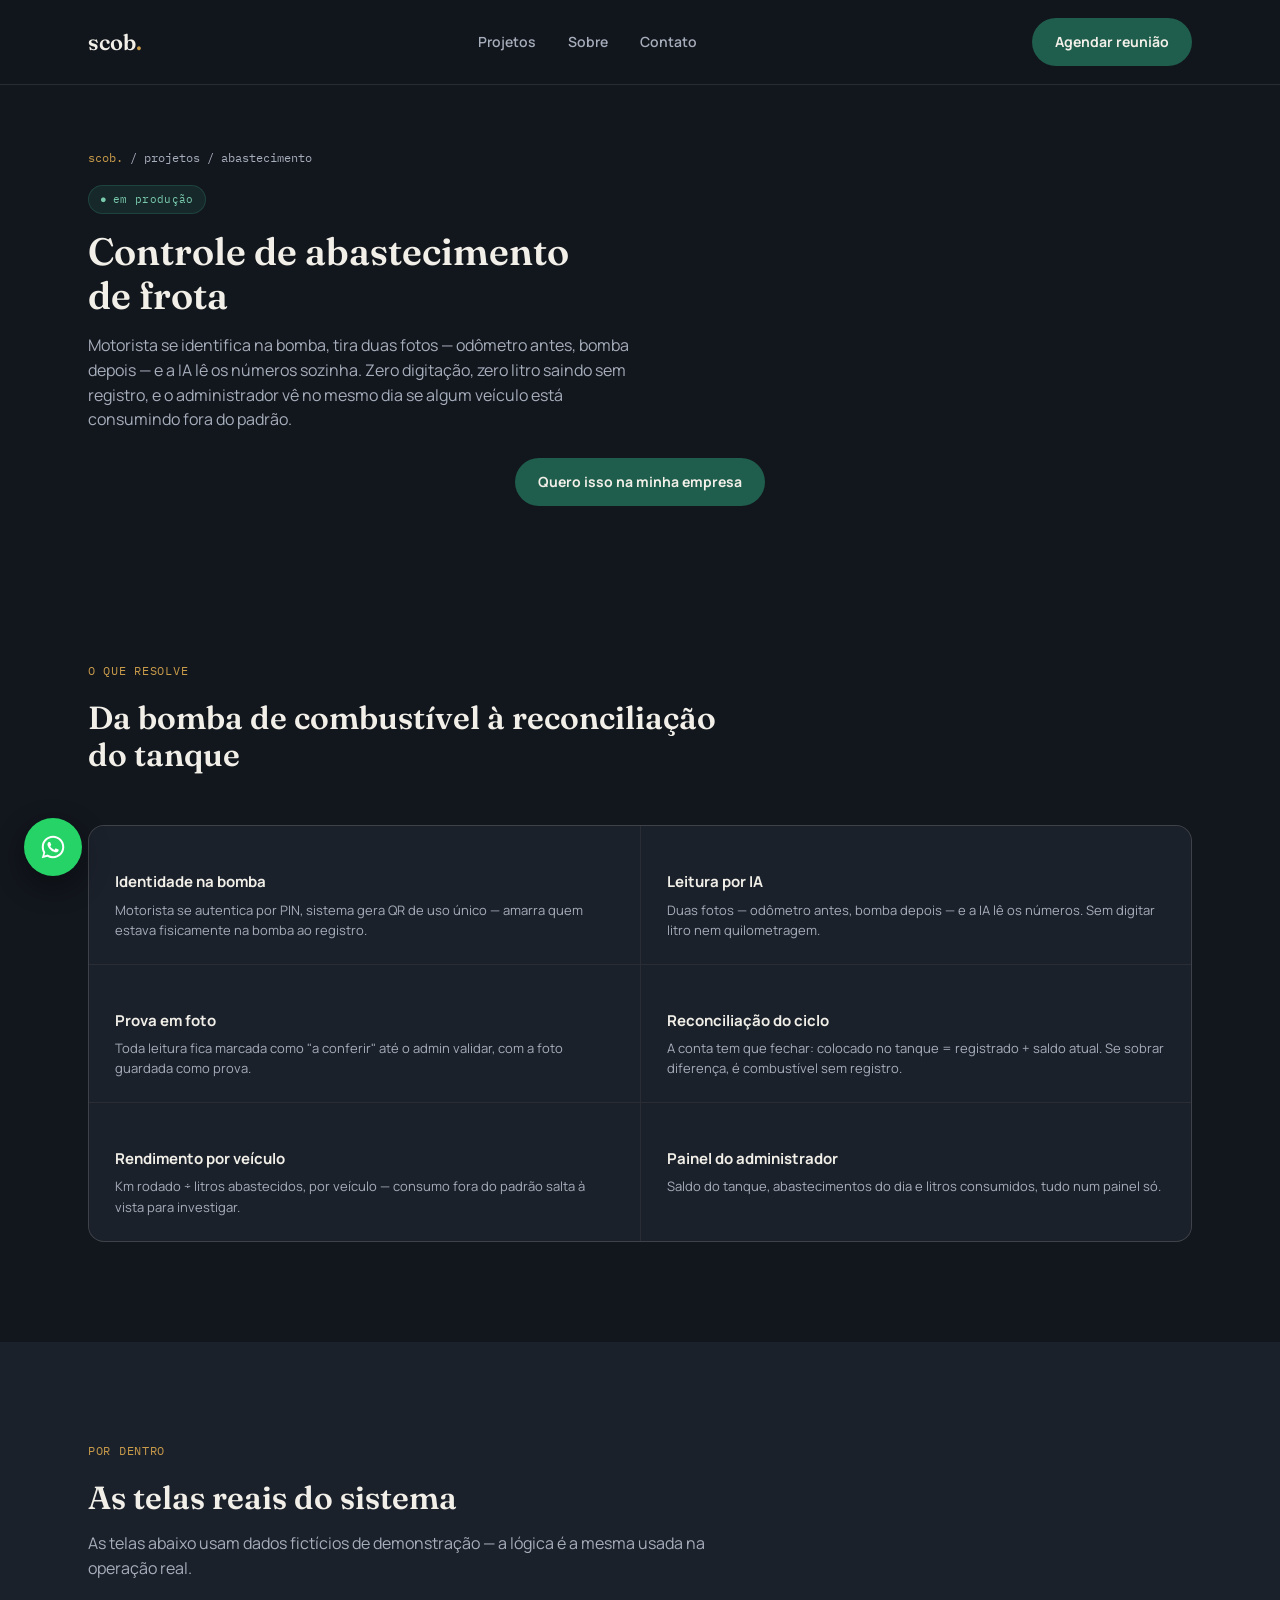
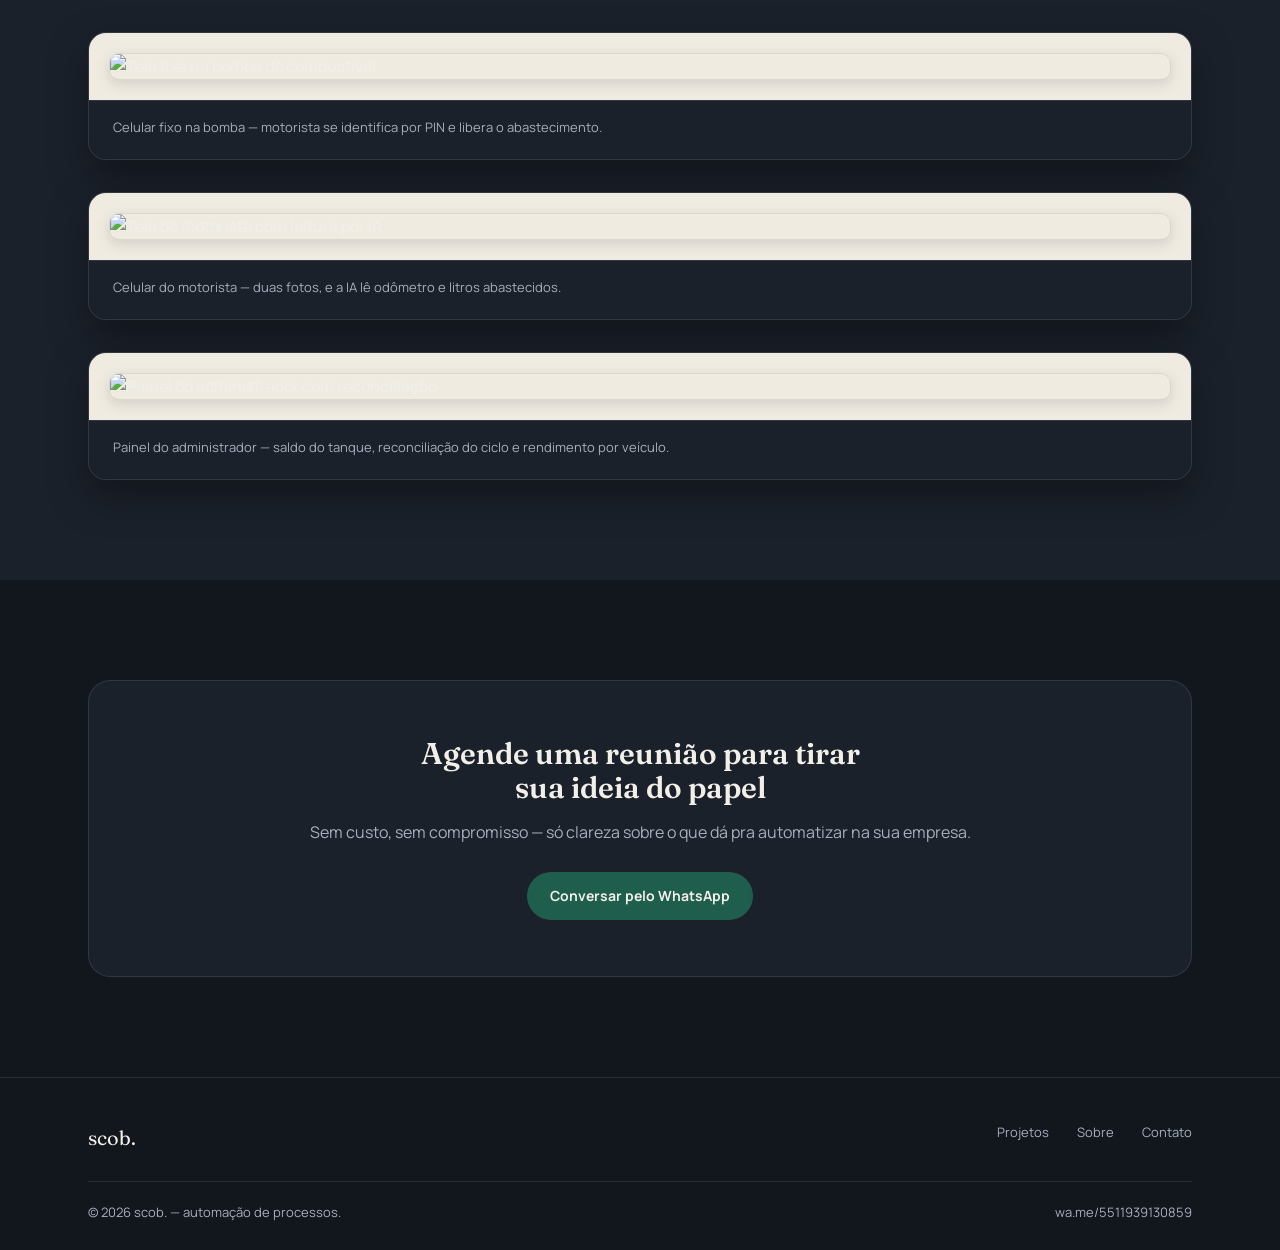
==== projetos/abastecimento.html @ 4374dba7 "Add files via upload" ====
<!DOCTYPE html>
<html lang="pt-BR">
<head>
<meta charset="UTF-8" />
<meta name="viewport" content="width=device-width, initial-scale=1.0" />
<title>Controle de Abastecimento — scob.</title>
<meta name="description" content="Motorista tira duas fotos, a IA lê os números. Zero digitação, zero litro sem registro. Veja como o sistema de controle de abastecimento funciona por dentro." />
<link rel="preconnect" href="https://fonts.googleapis.com">
<link rel="preconnect" href="https://fonts.gstatic.com" crossorigin>
<link href="https://fonts.googleapis.com/css2?family=Fraunces:opsz,wght@9..144,500;9..144,600;9..144,700&family=Manrope:wght@400;500;600;700;800&family=IBM+Plex+Mono:wght@400;500&display=swap" rel="stylesheet">
<link rel="stylesheet" href="../styles.css">
</head>
<body>

<header>
  <div class="nav">
    <a class="logo" href="../index.html">scob<span>.</span></a>
    <nav class="links">
      <a href="../index.html#projetos">Projetos</a>
      <a href="../index.html#sobre">Sobre</a>
      <a href="../index.html#contato">Contato</a>
    </nav>
    <a class="btn btn-pine" href="https://wa.me/5511939130859?text=Quero%20saber%20mais%20sobre%20controle%20de%20abastecimento" target="_blank" rel="noopener">Agendar reunião</a>
  </div>
</header>

<section class="proj-hero">
  <div class="wrap">
    <div class="breadcrumb"><a href="../index.html">scob.</a> / projetos / abastecimento</div>
    <span class="tag tag-live"><span class="mono">●</span> em produção</span>
    <h1 style="margin-top:16px;">Controle de abastecimento de frota</h1>
    <p class="lead">Motorista se identifica na bomba, tira duas fotos — odômetro antes, bomba depois — e a IA lê os números sozinha. Zero digitação, zero litro saindo sem registro, e o administrador vê no mesmo dia se algum veículo está consumindo fora do padrão.</p>
    <div class="hero-cta">
      <a class="btn btn-pine" href="https://wa.me/5511939130859?text=Quero%20saber%20mais%20sobre%20controle%20de%20abastecimento" target="_blank" rel="noopener">Quero isso na minha empresa</a>
    </div>
  </div>
</section>

<section>
  <div class="wrap">
    <div class="section-head reveal">
      <div class="eyebrow">O que resolve</div>
      <h2>Da bomba de combustível à reconciliação do tanque</h2>
    </div>
    <div class="feat-list reveal">
      <div class="feat-item">
        <h4>Identidade na bomba</h4>
        <p>Motorista se autentica por PIN, sistema gera QR de uso único — amarra quem estava fisicamente na bomba ao registro.</p>
      </div>
      <div class="feat-item">
        <h4>Leitura por IA</h4>
        <p>Duas fotos — odômetro antes, bomba depois — e a IA lê os números. Sem digitar litro nem quilometragem.</p>
      </div>
      <div class="feat-item">
        <h4>Prova em foto</h4>
        <p>Toda leitura fica marcada como "a conferir" até o admin validar, com a foto guardada como prova.</p>
      </div>
      <div class="feat-item">
        <h4>Reconciliação do ciclo</h4>
        <p>A conta tem que fechar: colocado no tanque = registrado + saldo atual. Se sobrar diferença, é combustível sem registro.</p>
      </div>
      <div class="feat-item">
        <h4>Rendimento por veículo</h4>
        <p>Km rodado ÷ litros abastecidos, por veículo — consumo fora do padrão salta à vista para investigar.</p>
      </div>
      <div class="feat-item">
        <h4>Painel do administrador</h4>
        <p>Saldo do tanque, abastecimentos do dia e litros consumidos, tudo num painel só.</p>
      </div>
    </div>
  </div>
</section>

<section style="background:var(--ink-soft);">
  <div class="wrap">
    <div class="section-head reveal oninkg">
      <div class="eyebrow">Por dentro</div>
      <h2>As telas reais do sistema</h2>
      <p>As telas abaixo usam dados fictícios de demonstração — a lógica é a mesma usada na operação real.</p>
    </div>
    <div class="gallery reveal">
      <div class="gallery-item">
        <div class="img-frame"><img src="../assets/abastecimento/05-abastecimento-bomba.png" alt="Tela fixa na bomba de combustível" /></div>
        <div class="gallery-caption">Celular fixo na bomba — motorista se identifica por PIN e libera o abastecimento.</div>
      </div>
      <div class="gallery-item">
        <div class="img-frame"><img src="../assets/abastecimento/06-abastecimento-motorista.png" alt="Tela do motorista com leitura por IA" /></div>
        <div class="gallery-caption">Celular do motorista — duas fotos, e a IA lê odômetro e litros abastecidos.</div>
      </div>
      <div class="gallery-item">
        <div class="img-frame"><img src="../assets/abastecimento/07-abastecimento-admin.png" alt="Painel do administrador com reconciliação" /></div>
        <div class="gallery-caption">Painel do administrador — saldo do tanque, reconciliação do ciclo e rendimento por veículo.</div>
      </div>
    </div>
  </div>
</section>

<section id="contato">
  <div class="wrap">
    <div class="cta-final reveal">
      <h2>Agende uma reunião para tirar sua ideia do papel</h2>
      <p>Sem custo, sem compromisso — só clareza sobre o que dá pra automatizar na sua empresa.</p>
      <div class="hero-cta">
        <a class="btn btn-pine" href="https://wa.me/5511939130859?text=Quero%20saber%20mais%20sobre%20controle%20de%20abastecimento" target="_blank" rel="noopener">Conversar pelo WhatsApp</a>
      </div>
    </div>
  </div>
</section>

<footer>
  <div class="wrap">
    <div class="footer-top">
      <a class="footer-logo" href="../index.html">scob.</a>
      <div style="display:flex;gap:28px;flex-wrap:wrap;">
        <a href="../index.html#projetos">Projetos</a>
        <a href="../index.html#sobre">Sobre</a>
        <a href="../index.html#contato">Contato</a>
      </div>
    </div>
    <div class="footer-bottom">
      <span>© <span id="year"></span> scob. — automação de processos.</span>
      <a href="https://wa.me/5511939130859" target="_blank" rel="noopener">wa.me/5511939130859</a>
    </div>
  </div>
</footer>

<script>
  document.getElementById('year').textContent = new Date().getFullYear();
  var reduced = window.matchMedia('(prefers-reduced-motion: reduce)').matches;
  var els = document.querySelectorAll('.reveal');
  if('IntersectionObserver' in window && !reduced){
    var io = new IntersectionObserver(function(entries){
      entries.forEach(function(e){ if(e.isIntersecting){ e.target.classList.add('in'); io.unobserve(e.target); } });
    }, { threshold: 0.12 });
    els.forEach(function(el){ io.observe(el); });
  } else {
    els.forEach(function(el){ el.classList.add('in'); });
  }
</script>

<a class="whatsapp-fab" href="https://wa.me/5511939130859?text=Quero%20falar%20sobre%20automa%C3%A7%C3%A3o" target="_blank" rel="noopener" aria-label="Falar no WhatsApp">
  <svg viewBox="0 0 32 32" xmlns="http://www.w3.org/2000/svg">
    <path fill="#FFFFFF" d="M16.02 4C9.39 4 4.02 9.37 4.02 16c0 2.25.62 4.36 1.7 6.17L4 28l5.98-1.67A11.9 11.9 0 0 0 16.02 28C22.65 28 28 22.63 28 16S22.65 4 16.02 4Zm0 21.8c-1.94 0-3.75-.57-5.27-1.55l-.38-.24-3.55.99.98-3.46-.25-.36A9.7 9.7 0 0 1 6.2 16c0-5.4 4.4-9.8 9.82-9.8 5.42 0 9.82 4.4 9.82 9.8 0 5.4-4.4 9.8-9.82 9.8Zm5.38-7.34c-.29-.15-1.74-.86-2.01-.96-.27-.1-.47-.15-.66.15-.2.29-.76.96-.93 1.16-.17.2-.34.22-.63.07-.29-.15-1.24-.46-2.36-1.46-.87-.78-1.46-1.74-1.63-2.03-.17-.29-.02-.45.13-.6.13-.13.29-.34.44-.51.15-.17.2-.29.29-.49.1-.2.05-.37-.02-.51-.07-.15-.66-1.6-.91-2.19-.24-.58-.48-.5-.66-.51h-.56c-.2 0-.51.07-.78.37-.27.29-1.02 1-1.02 2.44s1.05 2.83 1.19 3.03c.15.2 2.07 3.16 5.02 4.43.7.3 1.25.48 1.68.62.71.22 1.35.19 1.86.12.57-.08 1.74-.71 1.98-1.4.24-.68.24-1.27.17-1.4-.07-.12-.27-.2-.56-.35Z"/>
  </svg>
</a>

</body>
</html>
---- styles.css ----
:root{
  --ink:#12161D;
  --ink-soft:#1B212B;
  --ink-soft-2:#232A36;
  --paper:#FFFFFF;
  --paper-2:#F6F4EF;
  --paper-3:#EFEBE1;
  --pine:#1F5D4C;
  --pine-light:#2F7A64;
  --pine-pale:#E4EEE9;
  --gold:#C89B4A;
  --gold-pale:#F3E8D4;
  --slate:#5B6472;
  --line-dark:rgba(255,255,255,0.10);
  --line-light:rgba(18,22,29,0.09);
  --text-onink:#F1EFE8;
  --text-onink-soft:#A7AEBB;
}
*{box-sizing:border-box;}
html{scroll-behavior:smooth;}
body{
  margin:0;
  background:var(--ink);
  color:var(--text-onink);
  font-family:'Manrope',system-ui,sans-serif;
  line-height:1.55;
  -webkit-font-smoothing:antialiased;
}
h1,h2,h3{
  font-family:'Fraunces',serif;
  font-weight:600;
  line-height:1.14;
  margin:0;
  color:var(--text-onink);
}
.mono{font-family:'IBM Plex Mono',monospace;}
a{color:inherit;text-decoration:none;}
img{max-width:100%;display:block;}
.wrap{max-width:1160px;margin:0 auto;padding:0 28px;}
section{padding:100px 0;}
@media (max-width:720px){ section{padding:64px 0;} .wrap{padding:0 20px;} }

.tag{
  display:inline-flex;align-items:center;gap:6px;
  font-family:'IBM Plex Mono',monospace;
  font-size:11px;letter-spacing:.03em;
  padding:5px 11px;border-radius:999px;
  background:var(--ink-soft-2);color:var(--text-onink-soft);border:1px solid var(--line-dark);
}
.tag-live{background:rgba(47,122,100,0.18);color:#79C9AC;border-color:rgba(47,122,100,0.35);}

header{
  position:sticky;top:0;z-index:50;
  background:rgba(18,22,29,0.86);
  backdrop-filter:blur(8px);
  border-bottom:1px solid var(--line-dark);
}
.nav{display:flex;align-items:center;justify-content:space-between;padding:18px 28px;max-width:1160px;margin:0 auto;}
.logo{font-family:'Fraunces',serif;font-weight:600;font-size:22px;color:var(--text-onink);}
.logo span{color:var(--gold);}
nav.links{display:flex;gap:32px;font-size:14px;font-weight:600;}
nav.links a{color:var(--text-onink-soft);}
nav.links a:hover{color:var(--text-onink);}
@media (max-width:720px){ nav.links{display:none;} }
.btn{
  display:inline-flex;align-items:center;gap:8px;
  padding:12px 22px;border-radius:999px;
  font-size:14px;font-weight:700;
  border:1px solid transparent;
  cursor:pointer;
}
.btn-pine{background:var(--pine);color:var(--text-onink);}
.btn-pine:hover{background:var(--pine-light);}
.btn-ghost{background:transparent;border-color:var(--line-dark);color:var(--text-onink);}
.btn-ghost:hover{border-color:var(--text-onink);}
.btn-ghost-dark{background:transparent;border-color:var(--line-dark);color:var(--text-onink);}
.btn-ghost-dark:hover{border-color:var(--text-onink);}

/* HERO (home) */
.hero{padding:100px 0 76px;text-align:center;}
.eyebrow{
  font-family:'IBM Plex Mono',monospace;font-size:12px;letter-spacing:.06em;text-transform:uppercase;
  color:var(--gold);margin-bottom:20px;
}
.hero h1{font-size:46px;max-width:18ch;margin:0 auto;}
@media (max-width:600px){ .hero h1{font-size:32px;} }
.hero p.lead{margin:20px auto 0;font-size:17px;color:var(--text-onink-soft);max-width:56ch;}
.hero-cta{margin-top:32px;display:flex;gap:14px;flex-wrap:wrap;justify-content:center;}
.clichebar{display:flex;gap:10px;flex-wrap:wrap;justify-content:center;margin-top:36px;}
.clichebar span{
  font-family:'IBM Plex Mono',monospace;font-size:12px;color:var(--text-onink-soft);
  border:1px solid var(--line-dark);border-radius:999px;padding:6px 14px;
}

/* section head */
.section-head{max-width:640px;margin-bottom:52px;}
.section-head .eyebrow{color:var(--gold);}
.section-head h2{font-size:32px;}
.section-head p{margin-top:14px;font-size:16px;color:var(--text-onink-soft);}

/* DOR band */
.dor{background:var(--ink-soft);border-top:1px solid var(--line-dark);border-bottom:1px solid var(--line-dark);}
.dor-row{display:grid;grid-template-columns:repeat(4,1fr);gap:1px;background:var(--line-dark);}
@media (max-width:800px){ .dor-row{grid-template-columns:1fr 1fr;} }
@media (max-width:480px){ .dor-row{grid-template-columns:1fr;} }
.dor-item{background:var(--ink-soft);padding:26px 22px;font-size:14px;color:var(--text-onink-soft);}
.dor-item .mono{display:block;color:var(--gold);font-size:11px;margin-bottom:8px;}

/* PROJECT CATALOG cards — compact, clearly clickable */
.catalog-grid{display:grid;grid-template-columns:repeat(2,1fr);gap:20px;}
@media (max-width:760px){ .catalog-grid{grid-template-columns:1fr;} }
.proj-card{
  background:var(--ink-soft);border:1px solid var(--line-dark);border-radius:16px;overflow:hidden;
  display:flex;align-items:center;gap:0;
  transition:transform .18s ease, box-shadow .18s ease, border-color .18s ease;
  position:relative;
}
.proj-card:hover{
  transform:translateY(-2px);
  box-shadow:0 14px 32px rgba(0,0,0,0.35);
  border-color:var(--gold);
}
.proj-thumb{
  width:96px;height:96px;flex-shrink:0;background:var(--paper-3);
  border-radius:12px;overflow:hidden;margin:16px;
}
.proj-thumb img{width:100%;height:100%;object-fit:cover;object-position:top;}
.proj-body{padding:16px 44px 16px 4px;flex:1;min-width:0;}
.proj-body .cat{font-family:'IBM Plex Mono',monospace;font-size:10px;color:var(--gold);text-transform:uppercase;letter-spacing:.05em;}
.proj-body h3{font-size:17px;margin:4px 0 6px;}
.proj-body p{font-size:13px;color:var(--text-onink-soft);margin:0;line-height:1.4;}
.proj-card::after{
  content:"→";position:absolute;right:20px;top:50%;transform:translateY(-50%);
  font-family:'IBM Plex Mono',monospace;color:var(--line-dark);font-size:18px;transition:color .18s ease, transform .18s ease;
}
.proj-card:hover::after{color:var(--gold);transform:translateY(-50%) translateX(3px);}

@media (max-width:480px){
  .proj-card{flex-wrap:wrap;}
}

/* STATS band */
.stats{background:var(--ink-soft);border:1px solid var(--line-dark);border-radius:22px;padding:52px 44px;display:grid;grid-template-columns:repeat(3,1fr);gap:32px;}
@media (max-width:700px){ .stats{grid-template-columns:1fr;text-align:center;padding:36px 26px;} }
.stat .val{font-family:'Fraunces',serif;font-size:36px;color:var(--gold);}
.stat .label{margin-top:8px;font-size:13px;color:var(--text-onink-soft);}

/* FOUNDER */
.founder-card{
  display:flex;align-items:center;gap:24px;background:var(--ink-soft);border:1px solid var(--line-dark);
  border-radius:18px;padding:30px 34px;
}
@media (max-width:600px){ .founder-card{flex-direction:column;text-align:center;} }
.founder-avatar{
  width:72px;height:72px;border-radius:50%;background:var(--pine);color:var(--text-onink);
  display:flex;align-items:center;justify-content:center;font-family:'Fraunces',serif;font-size:26px;font-weight:600;
  flex-shrink:0;
}
.founder-info h3{font-size:18px;margin-bottom:4px;}
.founder-info .role{font-family:'IBM Plex Mono',monospace;font-size:12px;color:var(--gold);margin-bottom:10px;display:block;}
.founder-info p{font-size:14px;color:var(--text-onink-soft);margin:0;max-width:56ch;}

/* CTA final */
.cta-final{background:var(--ink-soft);border:1px solid var(--line-dark);border-radius:22px;padding:56px 44px;text-align:center;}
.cta-final h2{font-size:30px;max-width:24ch;margin:0 auto;}
.cta-final p{color:var(--text-onink-soft);margin-top:14px;}
.cta-final .hero-cta{margin-top:28px;}

footer{background:var(--ink);color:var(--text-onink-soft);padding:44px 0 28px;font-size:13px;border-top:1px solid var(--line-dark);}
.footer-top{display:flex;justify-content:space-between;flex-wrap:wrap;gap:24px;padding-bottom:28px;border-bottom:1px solid var(--line-dark);}
.footer-logo{font-family:'Fraunces',serif;font-size:20px;color:var(--text-onink);}
.footer-bottom{padding-top:20px;display:flex;justify-content:space-between;flex-wrap:wrap;gap:10px;}

/* PROJECT DETAIL PAGE */
.proj-hero{padding:64px 0 56px;}
.breadcrumb{font-family:'IBM Plex Mono',monospace;font-size:12px;color:var(--text-onink-soft);margin-bottom:18px;}
.breadcrumb a{color:var(--gold);}
.proj-hero h1{font-size:38px;max-width:20ch;}
@media (max-width:600px){ .proj-hero h1{font-size:28px;} }
.proj-hero p.lead{margin-top:16px;font-size:16px;color:var(--text-onink-soft);max-width:56ch;}
.proj-hero .hero-cta{margin-top:26px;}

.gallery{display:grid;grid-template-columns:1fr;gap:32px;}
.gallery-item{
  border-radius:18px;overflow:hidden;background:var(--ink-soft);
  box-shadow:0 16px 40px rgba(0,0,0,0.35);
  border:1px solid var(--line-dark);
}
.gallery-item .img-frame{padding:20px;background:var(--paper-3);}
.gallery-item .img-frame img{width:100%;display:block;border-radius:10px;border:1px solid var(--line-light);box-shadow:0 4px 14px rgba(0,0,0,0.12);}
.gallery-caption{padding:16px 24px 22px;font-size:13px;color:var(--text-onink-soft);border-top:1px solid var(--line-dark);background:var(--ink-soft);}

.feat-list{display:grid;grid-template-columns:repeat(2,1fr);gap:1px;background:var(--line-dark);border:1px solid var(--line-dark);border-radius:16px;overflow:hidden;}
@media (max-width:700px){ .feat-list{grid-template-columns:1fr;} }
.feat-item{background:var(--ink-soft);padding:24px 26px;}
.feat-item h4{font-size:15px;margin-bottom:6px;color:var(--text-onink);}
.feat-item p{font-size:13px;color:var(--text-onink-soft);margin:0;}

/* Floating WhatsApp button */
.whatsapp-fab{
  position:fixed;left:24px;bottom:24px;z-index:60;
  width:58px;height:58px;border-radius:50%;
  background:#25D366;display:flex;align-items:center;justify-content:center;
  box-shadow:0 10px 28px rgba(0,0,0,0.4);
  transition:transform .2s ease, box-shadow .2s ease;
}
.whatsapp-fab:hover{transform:scale(1.08);box-shadow:0 14px 34px rgba(0,0,0,0.5);}
.whatsapp-fab svg{width:30px;height:30px;}
@media (max-width:600px){ .whatsapp-fab{left:16px;bottom:16px;width:52px;height:52px;} .whatsapp-fab svg{width:27px;height:27px;} }

.reveal{opacity:0;transform:translateY(16px);transition:opacity .6s ease, transform .6s ease;}
.reveal.in{opacity:1;transform:none;}
@media (prefers-reduced-motion:reduce){
  html{scroll-behavior:auto;}
  .reveal{opacity:1;transform:none;transition:none;}
}
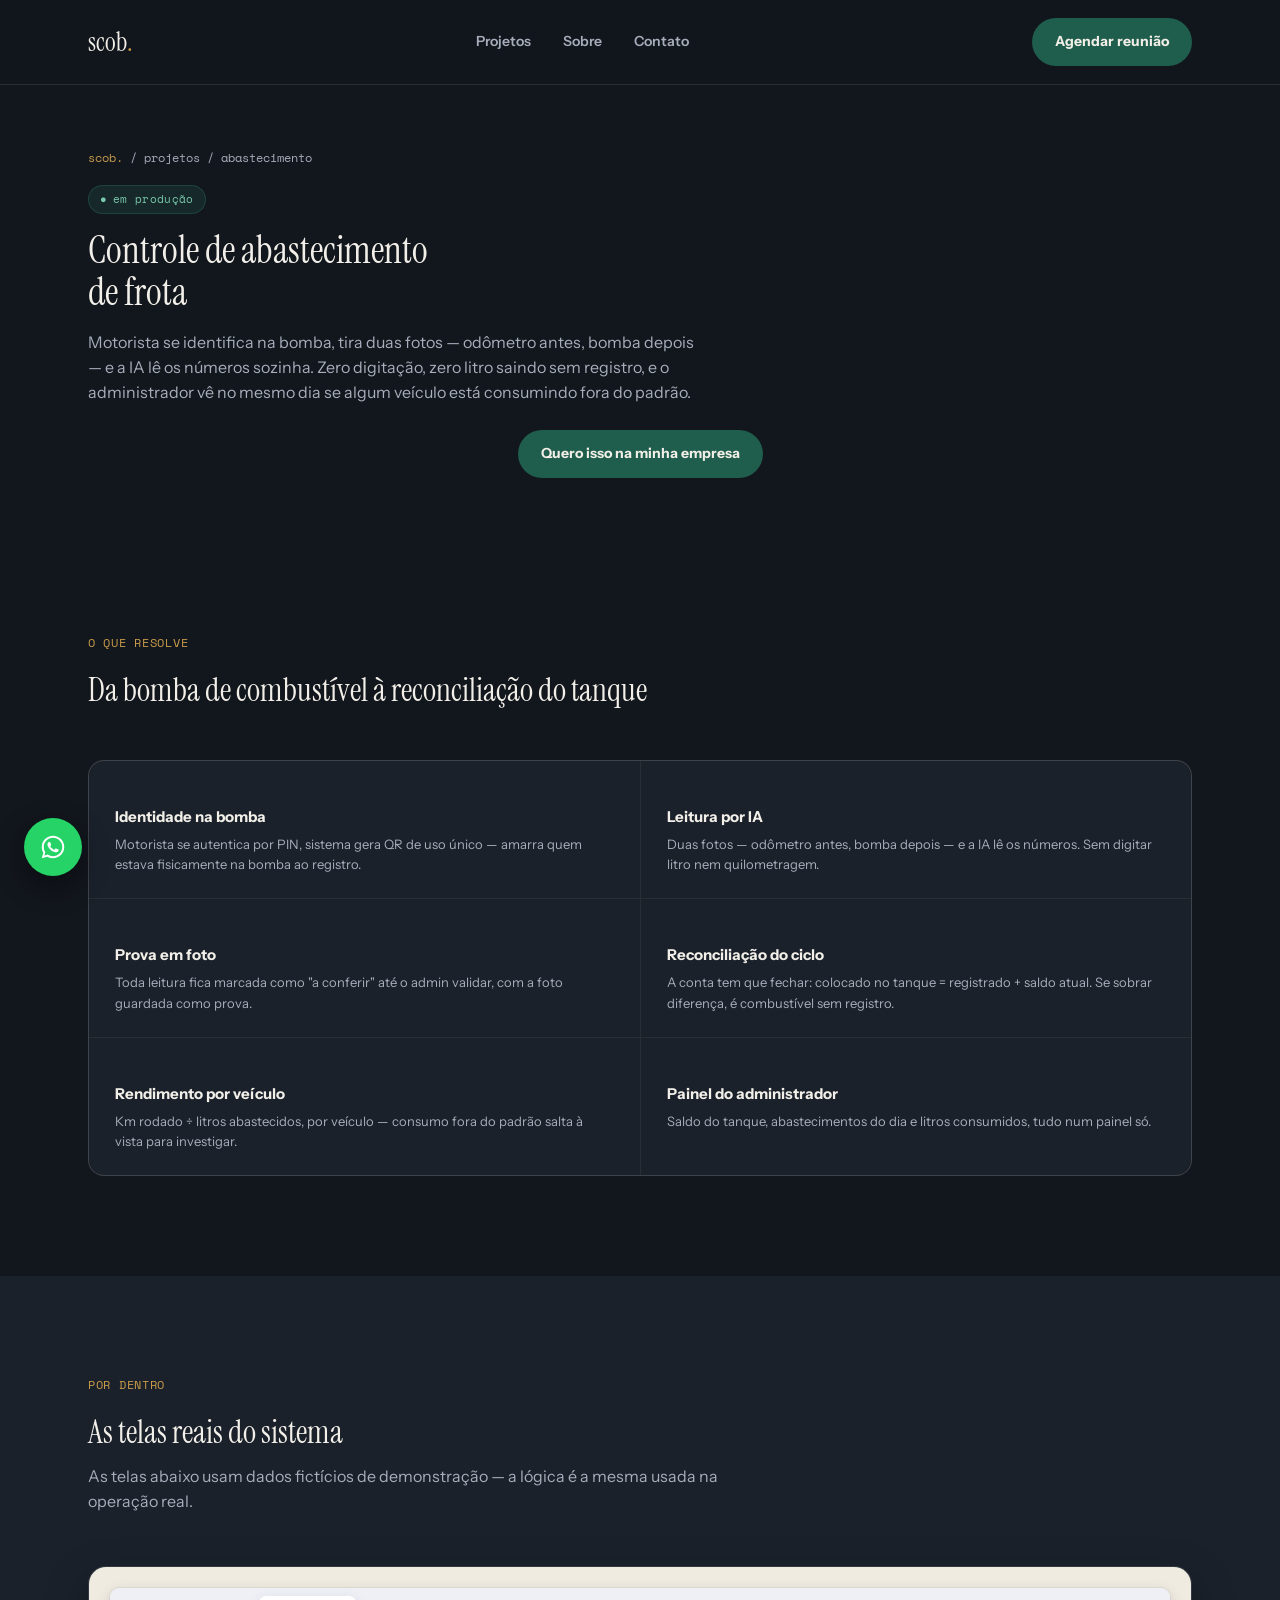
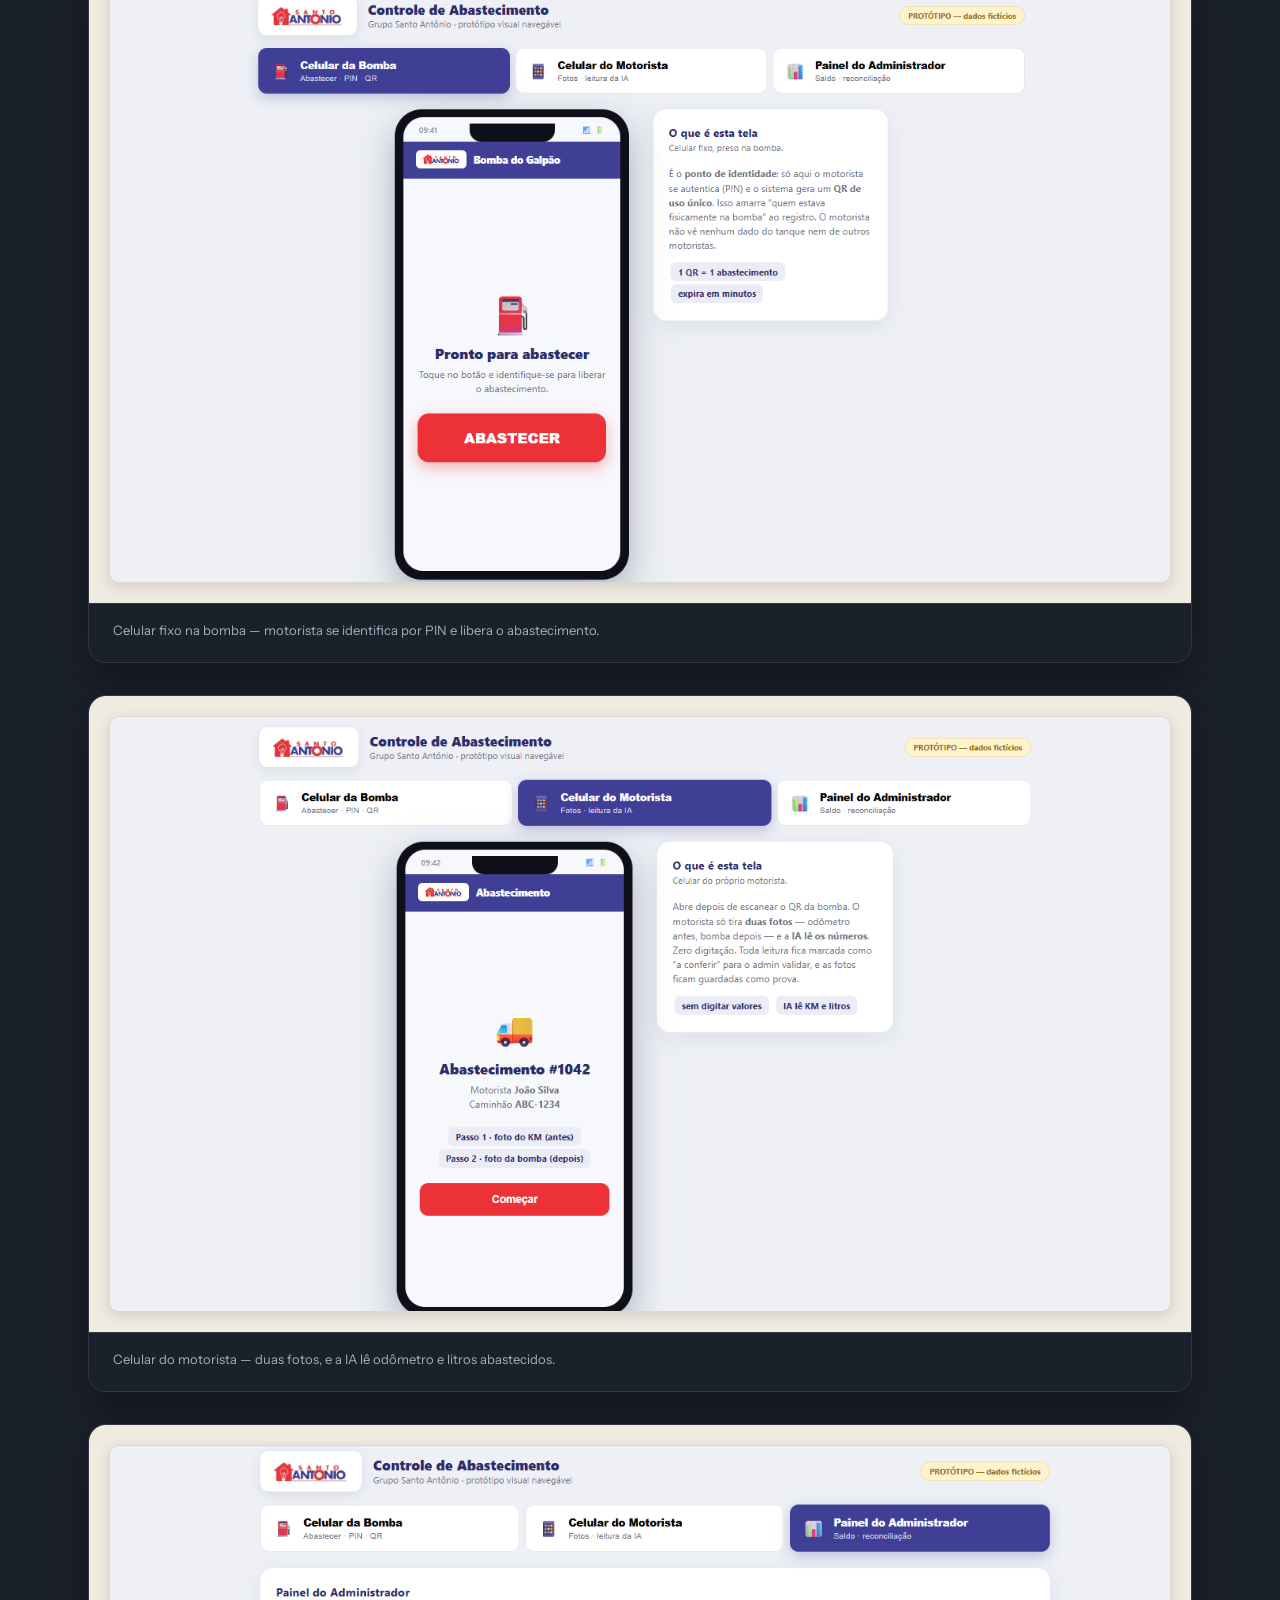
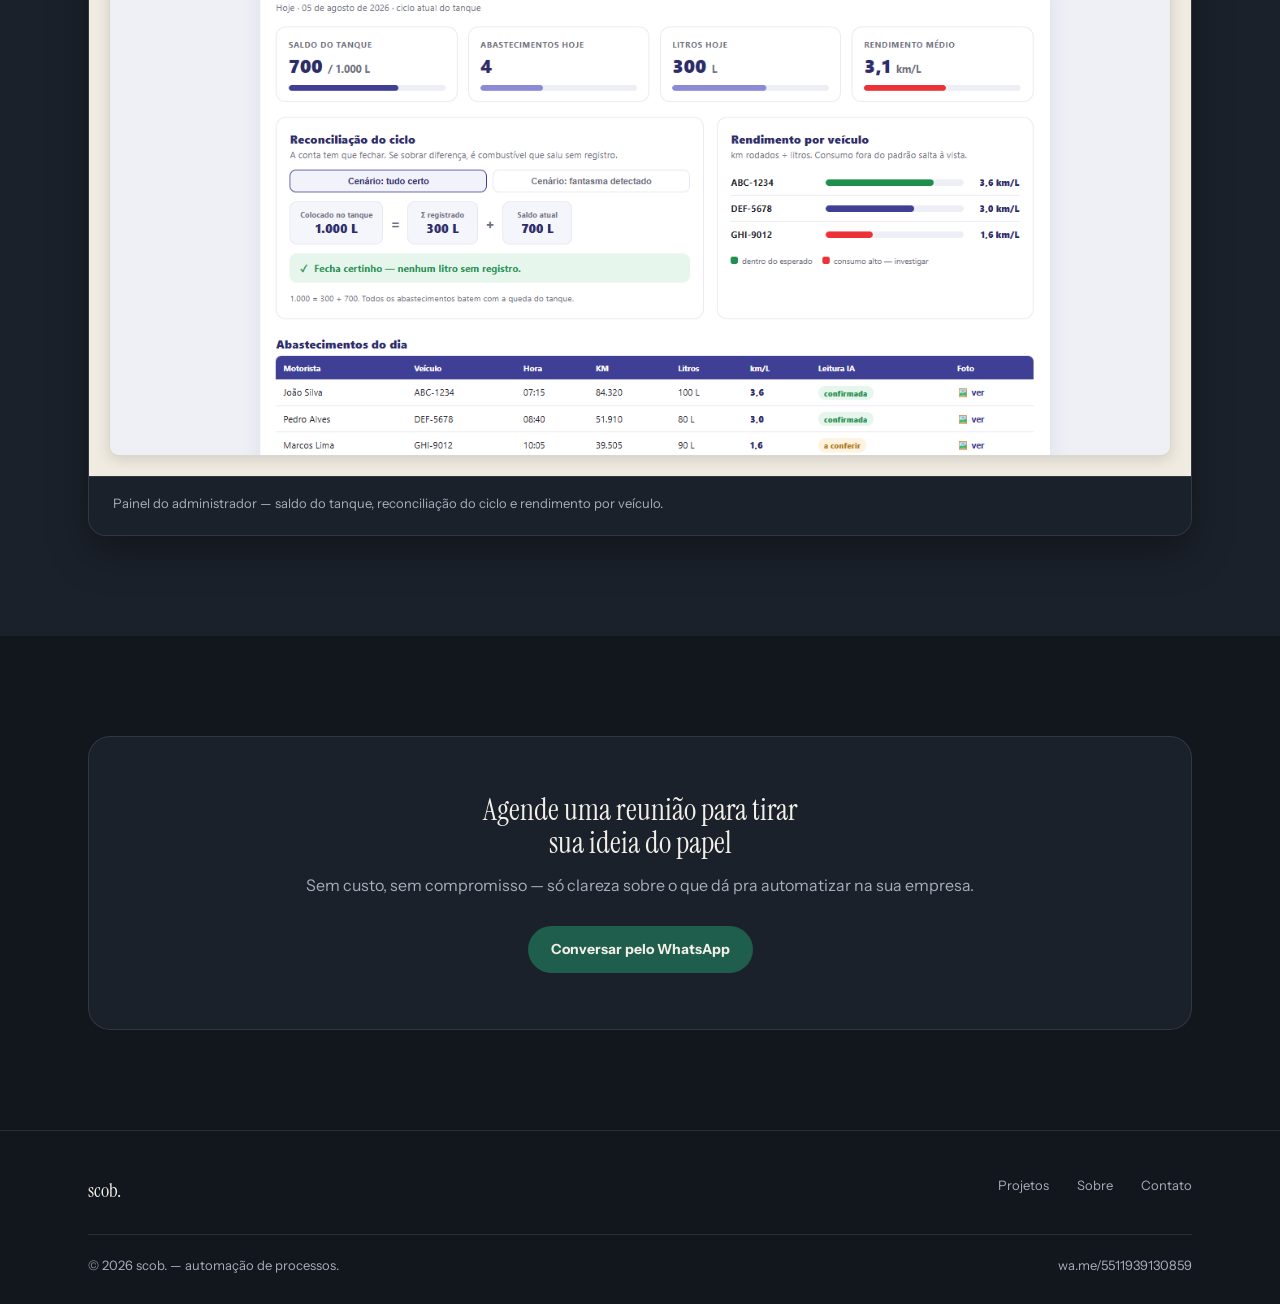
==== commit 3613d637: "Add files via upload" ====
--- a/projetos/abastecimento.html
+++ b/projetos/abastecimento.html
@@ -7,7 +7,7 @@
 <meta name="description" content="Motorista tira duas fotos, a IA lê os números. Zero digitação, zero litro sem registro. Veja como o sistema de controle de abastecimento funciona por dentro." />
 <link rel="preconnect" href="https://fonts.googleapis.com">
 <link rel="preconnect" href="https://fonts.gstatic.com" crossorigin>
-<link href="https://fonts.googleapis.com/css2?family=Fraunces:opsz,wght@9..144,500;9..144,600;9..144,700&family=Manrope:wght@400;500;600;700;800&family=IBM+Plex+Mono:wght@400;500&display=swap" rel="stylesheet">
+<link href="https://fonts.googleapis.com/css2?family=Instrument+Serif&family=Instrument+Sans:wght@400;500;600;700&family=Space+Mono:wght@400;700&display=swap" rel="stylesheet">
 <link rel="stylesheet" href="../styles.css">
 </head>
 <body>
--- a/styles.css
+++ b/styles.css
@@ -22,18 +22,18 @@
   margin:0;
   background:var(--ink);
   color:var(--text-onink);
-  font-family:'Manrope',system-ui,sans-serif;
+  font-family:'Instrument Sans',system-ui,sans-serif;
   line-height:1.55;
   -webkit-font-smoothing:antialiased;
 }
 h1,h2,h3{
-  font-family:'Fraunces',serif;
-  font-weight:600;
-  line-height:1.14;
+  font-family:'Instrument Serif',serif;
+  font-weight:400;
+  line-height:1.1;
   margin:0;
   color:var(--text-onink);
 }
-.mono{font-family:'IBM Plex Mono',monospace;}
+.mono{font-family:'Space Mono',monospace;}
 a{color:inherit;text-decoration:none;}
 img{max-width:100%;display:block;}
 .wrap{max-width:1160px;margin:0 auto;padding:0 28px;}
@@ -42,7 +42,7 @@
 
 .tag{
   display:inline-flex;align-items:center;gap:6px;
-  font-family:'IBM Plex Mono',monospace;
+  font-family:'Space Mono',monospace;
   font-size:11px;letter-spacing:.03em;
   padding:5px 11px;border-radius:999px;
   background:var(--ink-soft-2);color:var(--text-onink-soft);border:1px solid var(--line-dark);
@@ -56,7 +56,7 @@
   border-bottom:1px solid var(--line-dark);
 }
 .nav{display:flex;align-items:center;justify-content:space-between;padding:18px 28px;max-width:1160px;margin:0 auto;}
-.logo{font-family:'Fraunces',serif;font-weight:600;font-size:22px;color:var(--text-onink);}
+.logo{font-family:'Instrument Serif',serif;font-weight:400;font-size:26px;color:var(--text-onink);}
 .logo span{color:var(--gold);}
 nav.links{display:flex;gap:32px;font-size:14px;font-weight:600;}
 nav.links a{color:var(--text-onink-soft);}
@@ -79,7 +79,7 @@
 /* HERO (home) */
 .hero{padding:100px 0 76px;text-align:center;}
 .eyebrow{
-  font-family:'IBM Plex Mono',monospace;font-size:12px;letter-spacing:.06em;text-transform:uppercase;
+  font-family:'Space Mono',monospace;font-size:12px;letter-spacing:.06em;text-transform:uppercase;
   color:var(--gold);margin-bottom:20px;
 }
 .hero h1{font-size:46px;max-width:18ch;margin:0 auto;}
@@ -88,7 +88,7 @@
 .hero-cta{margin-top:32px;display:flex;gap:14px;flex-wrap:wrap;justify-content:center;}
 .clichebar{display:flex;gap:10px;flex-wrap:wrap;justify-content:center;margin-top:36px;}
 .clichebar span{
-  font-family:'IBM Plex Mono',monospace;font-size:12px;color:var(--text-onink-soft);
+  font-family:'Space Mono',monospace;font-size:12px;color:var(--text-onink-soft);
   border:1px solid var(--line-dark);border-radius:999px;padding:6px 14px;
 }
 
@@ -126,12 +126,12 @@
 }
 .proj-thumb img{width:100%;height:100%;object-fit:cover;object-position:top;}
 .proj-body{padding:16px 44px 16px 4px;flex:1;min-width:0;}
-.proj-body .cat{font-family:'IBM Plex Mono',monospace;font-size:10px;color:var(--gold);text-transform:uppercase;letter-spacing:.05em;}
+.proj-body .cat{font-family:'Space Mono',monospace;font-size:10px;color:var(--gold);text-transform:uppercase;letter-spacing:.05em;}
 .proj-body h3{font-size:17px;margin:4px 0 6px;}
 .proj-body p{font-size:13px;color:var(--text-onink-soft);margin:0;line-height:1.4;}
 .proj-card::after{
   content:"→";position:absolute;right:20px;top:50%;transform:translateY(-50%);
-  font-family:'IBM Plex Mono',monospace;color:var(--line-dark);font-size:18px;transition:color .18s ease, transform .18s ease;
+  font-family:'Space Mono',monospace;color:var(--line-dark);font-size:18px;transition:color .18s ease, transform .18s ease;
 }
 .proj-card:hover::after{color:var(--gold);transform:translateY(-50%) translateX(3px);}
 
@@ -142,7 +142,7 @@
 /* STATS band */
 .stats{background:var(--ink-soft);border:1px solid var(--line-dark);border-radius:22px;padding:52px 44px;display:grid;grid-template-columns:repeat(3,1fr);gap:32px;}
 @media (max-width:700px){ .stats{grid-template-columns:1fr;text-align:center;padding:36px 26px;} }
-.stat .val{font-family:'Fraunces',serif;font-size:36px;color:var(--gold);}
+.stat .val{font-family:'Instrument Serif',serif;font-size:36px;color:var(--gold);}
 .stat .label{margin-top:8px;font-size:13px;color:var(--text-onink-soft);}
 
 /* FOUNDER */
@@ -153,11 +153,11 @@
 @media (max-width:600px){ .founder-card{flex-direction:column;text-align:center;} }
 .founder-avatar{
   width:72px;height:72px;border-radius:50%;background:var(--pine);color:var(--text-onink);
-  display:flex;align-items:center;justify-content:center;font-family:'Fraunces',serif;font-size:26px;font-weight:600;
+  display:flex;align-items:center;justify-content:center;font-family:'Instrument Serif',serif;font-size:26px;font-weight:400;
   flex-shrink:0;
 }
 .founder-info h3{font-size:18px;margin-bottom:4px;}
-.founder-info .role{font-family:'IBM Plex Mono',monospace;font-size:12px;color:var(--gold);margin-bottom:10px;display:block;}
+.founder-info .role{font-family:'Space Mono',monospace;font-size:12px;color:var(--gold);margin-bottom:10px;display:block;}
 .founder-info p{font-size:14px;color:var(--text-onink-soft);margin:0;max-width:56ch;}
 
 /* CTA final */
@@ -168,12 +168,12 @@
 
 footer{background:var(--ink);color:var(--text-onink-soft);padding:44px 0 28px;font-size:13px;border-top:1px solid var(--line-dark);}
 .footer-top{display:flex;justify-content:space-between;flex-wrap:wrap;gap:24px;padding-bottom:28px;border-bottom:1px solid var(--line-dark);}
-.footer-logo{font-family:'Fraunces',serif;font-size:20px;color:var(--text-onink);}
+.footer-logo{font-family:'Instrument Serif',serif;font-size:20px;color:var(--text-onink);}
 .footer-bottom{padding-top:20px;display:flex;justify-content:space-between;flex-wrap:wrap;gap:10px;}
 
 /* PROJECT DETAIL PAGE */
 .proj-hero{padding:64px 0 56px;}
-.breadcrumb{font-family:'IBM Plex Mono',monospace;font-size:12px;color:var(--text-onink-soft);margin-bottom:18px;}
+.breadcrumb{font-family:'Space Mono',monospace;font-size:12px;color:var(--text-onink-soft);margin-bottom:18px;}
 .breadcrumb a{color:var(--gold);}
 .proj-hero h1{font-size:38px;max-width:20ch;}
 @media (max-width:600px){ .proj-hero h1{font-size:28px;} }
